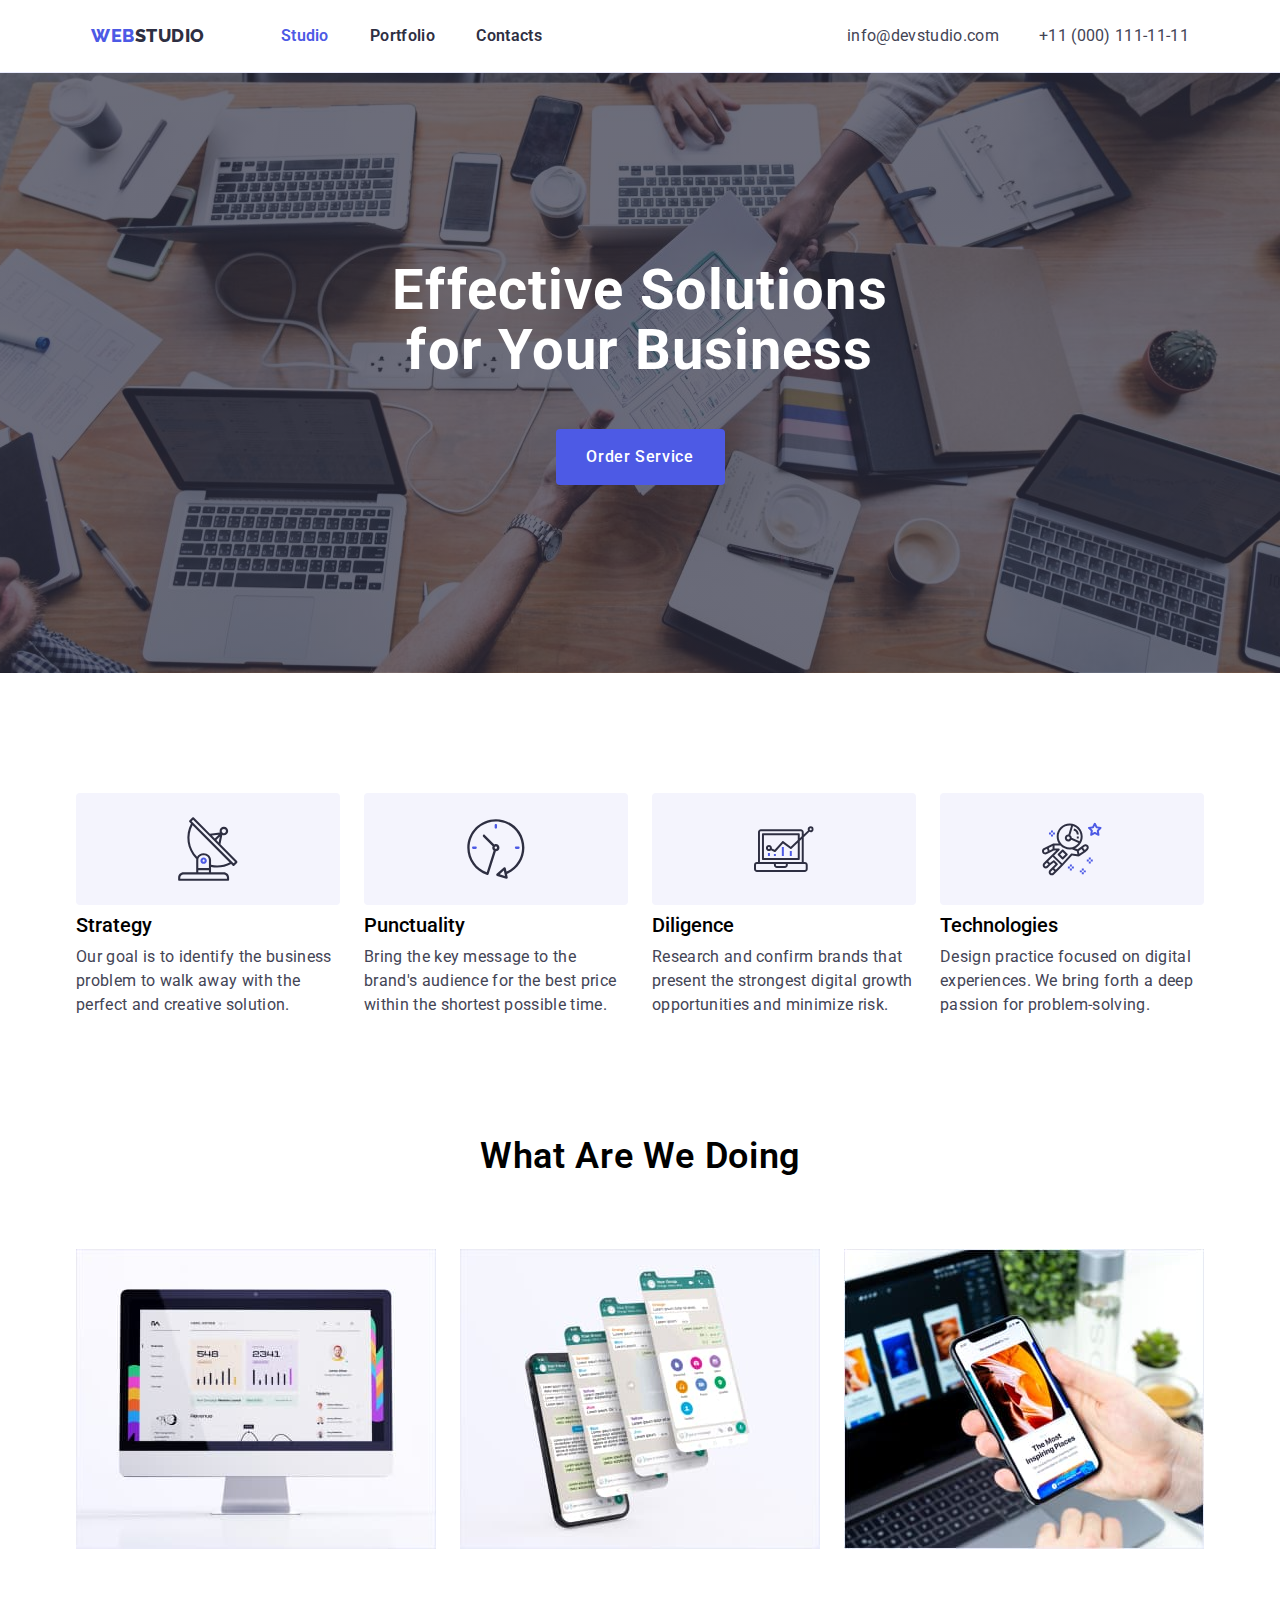
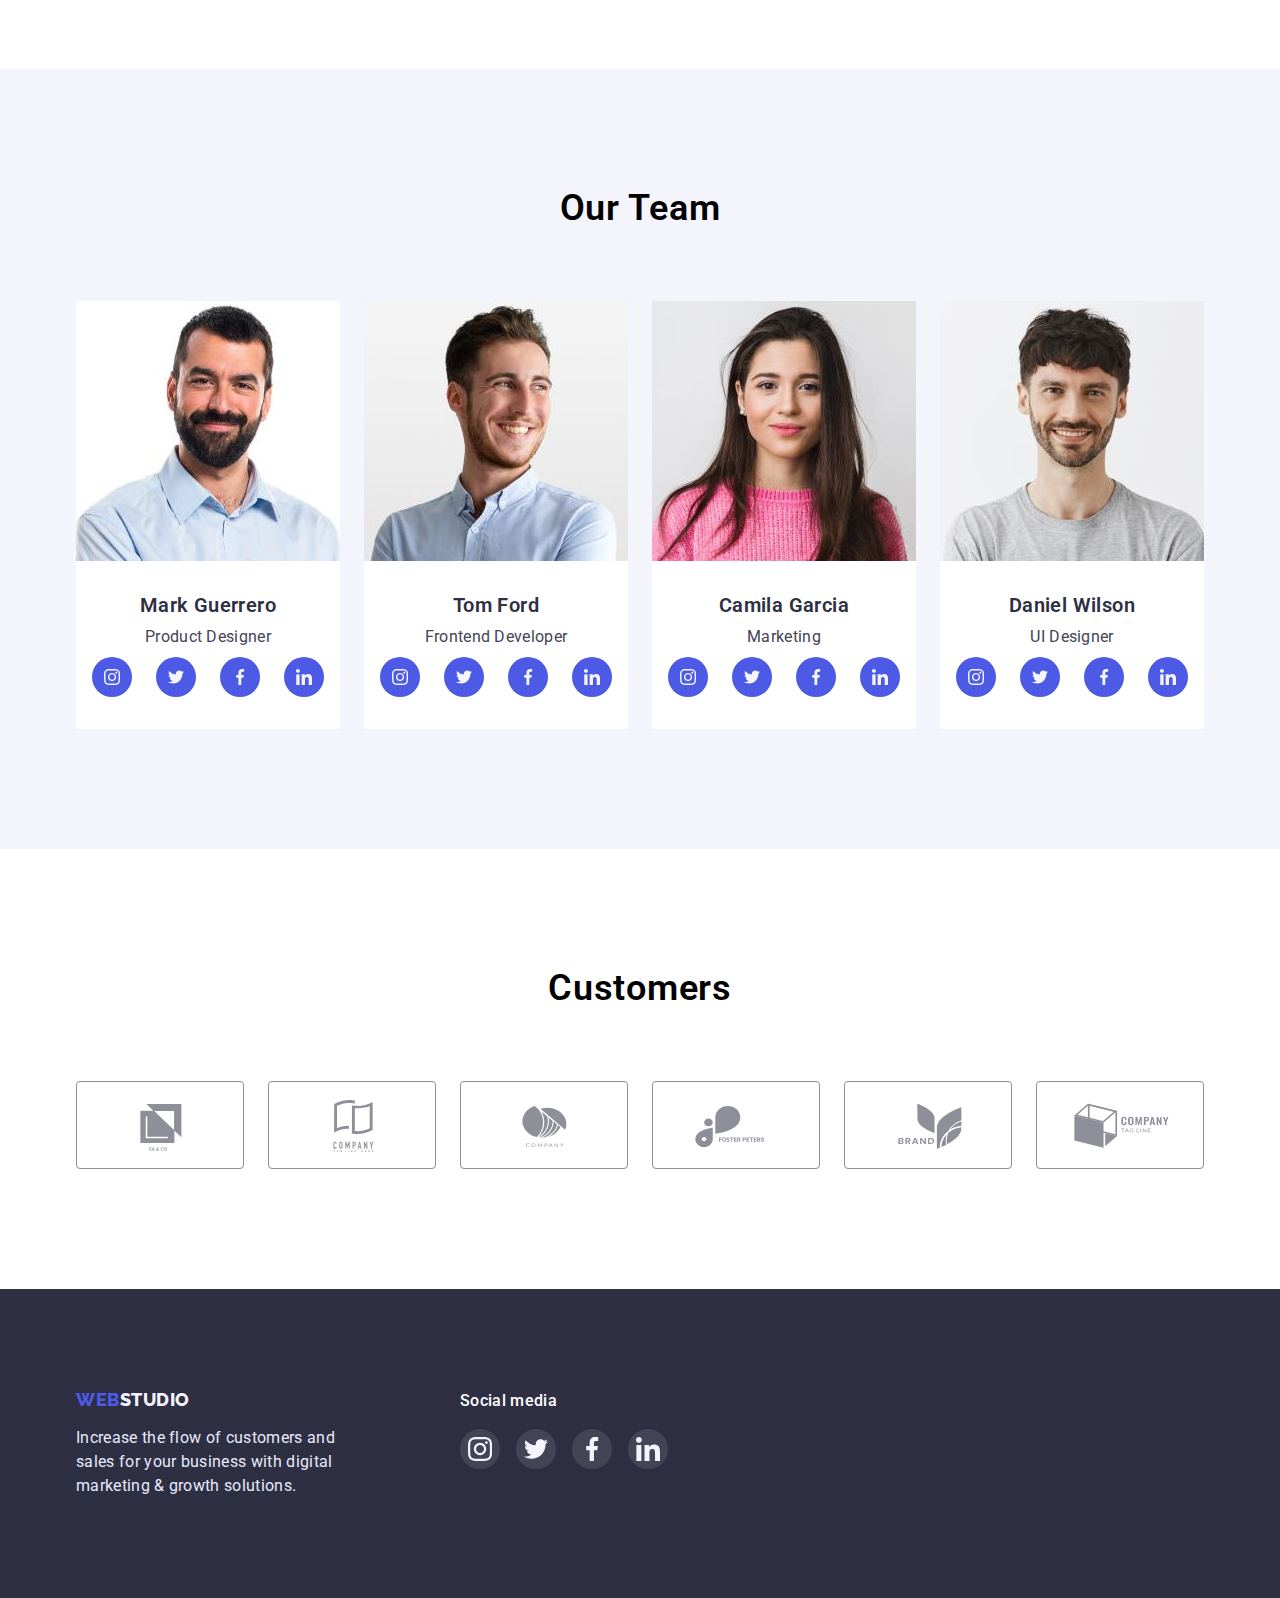
==== index.html @ e55f162a "Initial commit" ====
<!DOCTYPE html>
<html lang="en">
<head>
    <meta charset="UTF-8">
    <meta http-equiv="X-UA-Compatible" content="IE=edge">
    <meta name="viewport" content="width=device-width, initial-scale=1.0">
    <link rel="preconnect" href="https://fonts.googleapis.com">
    <link rel="preconnect" href="https://fonts.gstatic.com" crossorigin>
    <link href="https://fonts.googleapis.com/css2?family=Raleway:wght@800&family=Roboto:wght@400;500;700;900&display=swap" rel="stylesheet">
    <link rel="stylesheet" href="https://github.com/sindresorhus/modern-normalize/blob/main/modern-normalize.css">
    <link rel="stylesheet" href="./css/styles.css">
    
    <title>WEB STUDIO</title>
</head>

<body>
    <header class="header">
        <div class="header-cont">
            <nav class="nav">
        
        <!-- Logo -->
            <a class="logo-link" href="./index.html">Web<span class="studio">Studio</span></a>
            
        <!-- Навигация -->
                <ul class="nav-li">
                    <li><a class="header-link current" href="./index.html">Studio</a></li>
                    <li><a class="header-link" href="./portfolio.html">Portfolio</a></li>
                    <li><a class="header-link last" href="">Contacts</a></li>
                </ul> 
            </nav>
            
        <!-- Контакты -->
            <address>
                <ul class="address">
                    <li><a class="address-link mail" href="mailto:info@devstudio.com">info@devstudio.com</a></li>
                    <li><a class="address-link tel" href="tel:+110001111111">+11 (000) 111-11-11</a></li>
                </ul>
            </address>
        </div>
    </header>
        
    <main>

        <!-- Заголовок -->
        <section class="section-order-service section">
            <div class="container">
                <h1 class="order-titel">Effective Solutions <br/> for Your Business</h1>    
                <button type="button" class="button-order">Order Service</button>
            </div>
        </section>
    
        <!-- Описание -->
        <section class="features section">
            <div class="container">
                <h2 class="section-titel hidden">Features</h2>
                <ul class="features-li">
                    <li class="f-li">
                        <div class="icon-li">
                            <svg class="icon-features">
                                <use href="./images/icons.svg#icon-1-antenna"></use>
                            </svg>
                        </div>
                        <h3 class="f-li-titel">Strategy</h3>
                        <p class="text">Our goal is to identify the business problem to walk away with the perfect and creative solution. </p>
                    </li>
                    <li class="f-li">
                        <div class="icon-li">
                            <svg class="icon-features">
                                <use href="./images/icons.svg#icon-2-clock"></use>
                            </svg>
                        </div>
                        <h3 class="f-li-titel">Punctuality</h3>
                        <p class="text">Bring the key message to the brand's audience for the best price within the shortest possible time.</p>
                    </li>
                    <li class="f-li">
                        <div class="icon-li">
                            <svg class="icon-features">
                                <use href="./images/icons.svg#icon-3-diagram"></use>
                            </svg>
                        </div>
                        <h3 class="f-li-titel">Diligence</h3>
                        <p class="text">Research and confirm brands that present the strongest digital growth opportunities and minimize risk.</p>
                    </li>
                    <li class="f-li">
                        <div class="icon-li">
                            <svg class="icon-features">
                                <use href="./images/icons.svg#icon-4-astronaut"></use>
                            </svg>
                        </div>
                        <h3 class="f-li-titel">Technologies</h3>
                        <p class="text">Design practice focused on digital experiences. We bring forth a deep passion for problem-solving.</p>
                    </li>
                </ul>
            </div>
        </section>

        <!-- Описание
        <section class="features section">
            <div class="container">
                <h2 class="section-titel hidden">Features</h2>
                <ul class="features-icon">
                    <li class="icon-li">
                        <svg class="icon-features">
                            <use href="./images/icons.svg#icon-1-antenna"></use>
                        </svg>
                    </li>
                    <li class="icon-li">
                        <svg class="icon-features">
                            <use href="./images/icons.svg#icon-2-clock"></use>
                        </svg>
                    </li>
                    <li class="icon-li">
                        <svg class="icon-features">
                            <use href="./images/icons.svg#icon-3-diagram"></use>
                        </svg>
                    </li>
                    <li class="icon-li">
                        <svg class="icon-features">
                            <use href="./images/icons.svg#icon-4-astronaut"></use>
                        </svg>
                    </li>
                </ul>
                <ul class="features-li">
                    <li class="f-li">
                        <h3 class="f-li-titel">Strategy</h3>
                        <p class="text">Our goal is to identify the business problem to walk away with the perfect and creative solution. </p>
                    </li>
                    <li class="f-li"><h3 class="f-li-titel">Punctuality</h3>
                        <p class="text">Bring the key message to the brand's audience for the best price within the shortest possible time.</p>
                    </li>
                    <li class="f-li"><h3 class="f-li-titel">Diligence</h3>
                        <p class="text">Research and confirm brands that present the strongest digital growth opportunities and minimize risk.</p>
                    </li>
                    <li class="f-li"><h3 class="f-li-titel">Technologies</h3>
                        <p class="text">Design practice focused on digital experiences. We bring forth a deep passion for problem-solving.</p>
                    </li>
                </ul>
            </div>
        </section>
    -->
        
        <!-- Чем мы занимаемся -->
        <section class="what-are-we-doing section">
            <div class="container">
                <h2 class="section-titel">What are we doing</h2>
                <ul class="what-are-we-doing-links">
                    <li class="what-li"><img src="./images/rectangle1.jpg" alt="Laptop" width="360" height="300"></li>
                    <li class="what-li"><img src="./images/rectangle2.jpg" alt="Whatsapp" width="360" height="300"></li>
                    <li class="what-li"><img src="./images/rectangle3.jpg" alt="Device" width="360" height="300"></li>
                </ul>
            </div>
        </section>

        <!-- Наша команда -->
        <section class="our-team section">
            <div class="container">
                <h2 class="section-titel">Our Team</h2>
                <ul class="our-team-links">
                    <li class="our-team-li">
                        <!--<a class="our-team-link" href="#">-->
                            <img src="./images/team01.jpg" alt="Our Product Designer" width="264" height="260">
                            <div class="our-team-text">
                                <h3 class="our-team-name">Mark Guerrero</h3>
                                <p class="text">Product Designer</p>
                                <ul class="sozial-list">
                                    <li class="sozial-item">
                                        <a class="sozial-link" href="#">
                                            <svg class="sozial-icon">
                                                <use href="./images/icons.svg#sozial-instagram"></use>
                                            </svg>
                                        </a>
                                    </li>
                                    <li class="sozial-item">
                                        <a class="sozial-link" href="#">
                                            <svg class="sozial-icon">
                                                <use href="./images/icons.svg#sozial-twitter"></use>
                                            </svg>
                                        </a>
                                    </li>
                                    <li class="sozial-item">
                                        <a class="sozial-link" href="#">
                                            <svg class="sozial-icon">
                                                <use href="./images/icons.svg#sozial-facebook"></use>
                                            </svg>
                                        </a>
                                    </li>
                                    <li class="sozial-item">
                                        <a class="sozial-link" href="#">
                                            <svg class="sozial-icon">
                                                <use href="./images/icons.svg#sozial-linkedin"></use>
                                            </svg>
                                        </a>
                                    </li>
                                </ul>
                        </div>
                        <!--</a>-->
                    </li>
                    <li class="our-team-li">
                        <img src="./images/team02.jpg" alt="Our Frontend Developer" width="264" height="260">
                            <div class="our-team-text">
                                <h3 class="our-team-name">Tom Ford</h3>
                                <p class="text">Frontend Developer</p>
                                <ul class="sozial-list">
                                    <li class="sozial-item">
                                        <a class="sozial-link" href="#">
                                            <svg class="sozial-icon">
                                                <use href="./images/icons.svg#sozial-instagram"></use>
                                            </svg>
                                        </a>
                                    </li>
                                    <li class="sozial-item">
                                        <a class="sozial-link" href="#">
                                            <svg class="sozial-icon">
                                                <use href="./images/icons.svg#sozial-twitter"></use>
                                            </svg>
                                        </a>
                                    </li>
                                    <li class="sozial-item">
                                        <a class="sozial-link" href="#">
                                            <svg class="sozial-icon">
                                                <use href="./images/icons.svg#sozial-facebook"></use>
                                            </svg>
                                        </a>
                                    </li>
                                    <li class="sozial-item">
                                        <a class="sozial-link" href="#">
                                            <svg class="sozial-icon">
                                                <use href="./images/icons.svg#sozial-linkedin"></use>
                                            </svg>
                                        </a>
                                    </li>
                                </ul>
                            </div>
                    </li>
                    <li class="our-team-li">
                            <img src="./images/team03.jpg" alt="Our Marketing" width="264" height="260">
                            <div class="our-team-text">
                                <h3 class="our-team-name">Camila Garcia</h3>
                                <p class="text">Marketing</p> 
                                <ul class="sozial-list">
                                    <li class="sozial-item">
                                        <a class="sozial-link" href="#">
                                            <svg class="sozial-icon">
                                                <use href="./images/icons.svg#sozial-instagram"></use>
                                            </svg>
                                        </a>
                                    </li>
                                    <li class="sozial-item">
                                        <a class="sozial-link" href="#">
                                            <svg class="sozial-icon">
                                                <use href="./images/icons.svg#sozial-twitter"></use>
                                            </svg>
                                        </a>
                                    </li>
                                    <li class="sozial-item">
                                        <a class="sozial-link" href="#">
                                            <svg class="sozial-icon">
                                                <use href="./images/icons.svg#sozial-facebook"></use>
                                            </svg>
                                        </a>
                                    </li>
                                    <li class="sozial-item">
                                        <a class="sozial-link" href="#">
                                            <svg class="sozial-icon">
                                                <use href="./images/icons.svg#sozial-linkedin"></use>
                                            </svg>
                                        </a>
                                    </li>
                                </ul>
                            </div>
                    </li>
                    <li class="our-team-li">
                            <img src="./images/team04.jpg" alt="Our UI Designer" width="264" height="260">
                            <div class="our-team-text">
                                <h3 class="our-team-name">Daniel Wilson</h3>
                                <p class="text">UI Designer</p>
                                <ul class="sozial-list">
                                    <li class="sozial-item">
                                        <a class="sozial-link" href="#">
                                            <svg class="sozial-icon">
                                                <use href="./images/icons.svg#sozial-instagram"></use>
                                            </svg>
                                        </a>
                                    </li>
                                    <li class="sozial-item">
                                        <a class="sozial-link" href="#">
                                            <svg class="sozial-icon">
                                                <use href="./images/icons.svg#sozial-twitter"></use>
                                            </svg>
                                        </a>
                                    </li>
                                    <li class="sozial-item">
                                        <a class="sozial-link" href="#">
                                            <svg class="sozial-icon">
                                                <use href="./images/icons.svg#sozial-facebook"></use>
                                            </svg>
                                        </a>
                                    </li>
                                    <li class="sozial-item">
                                        <a class="sozial-link" href="#">
                                            <svg class="sozial-icon">
                                                <use href="./images/icons.svg#sozial-linkedin"></use>
                                            </svg>
                                        </a>
                                    </li>
                                </ul>
                            </div> 
                    </li>
                </ul>
            </section>
        </div>

        <!-- Customers -->
        <section class="customers section">
            <div class="container">
                <h2 class="section-titel">Customers</h2>
                <ul class="customers-ul">
                    <li class="customers-li">
                        <a class="customers-link" href="#">
                            <svg class="customers-icon">
                                <use href="./images/icons.svg#customers-logo1"></use>
                            </svg>
                        </a>
                    </li>
                    <li class="customers-li">
                        <a class="customers-link" href="#">
                            <svg class="customers-icon">
                                <use href="./images/icons.svg#customers-logo2"></use>
                            </svg>
                        </a>
                    </li>
                    <li class="customers-li">
                        <a class="customers-link" href="#">
                            <svg class="customers-icon">
                                <use href="./images/icons.svg#customers-logo3"></use>
                            </svg>
                        </a>
                    </li>
                    <li class="customers-li">
                        <a class="customers-link" href="#">
                            <svg class="customers-icon">
                                <use href="./images/icons.svg#customers-logo4"></use>
                            </svg>
                        </a>
                    </li>
                    <li class="customers-li">
                        <a class="customers-link" href="#">
                            <svg class="customers-icon">
                                <use href="./images/icons.svg#customers-logo5"></use>
                            </svg>
                        </a>
                    </li>
                    <li class="customers-li">
                        <a class="customers-link" href="#">
                            <svg class="customers-icon">
                                <use href="./images/icons.svg#customers-logo6"></use>
                            </svg>
                        </a>
                    </li>
                </ul>
            </div>
        </section>
    </main>

    <footer class="footer">
        <div class="container">
            <ul class="foot-ul">
                <li class="foot-li one">
                    <!-- Logo --> 
                    <a class="logo-link" href="./index.html">Web<span class="studio">Studio</span></a>
                    <p class="text">Increase the flow of customers and sales for your business with digital marketing & growth solutions.</p>
                </li>
                <li class="foot-li two">
                    <div class="social-media">
                    <h3 class="soc-media-titel">Social media</h3>
                    <ul class="foot-social-list">
                        <li class="foot-social-item">
                            <a class="foot-social-link" href="#">
                                <svg class="foot-social-icon">
                                    <use href="./images/icons.svg#sozial-instagram"></use>
                                </svg>
                            </a>
                        </li>
                        <li class="foot-social-item">
                            <a class="foot-social-link" href="#">
                                <svg class="foot-social-icon">
                                    <use href="./images/icons.svg#sozial-twitter"></use>
                                </svg>
                            </a>
                        </li>
                        <li class="foot-social-item">
                            <a class="foot-social-link" href="#">
                                <svg class="foot-social-icon">
                                    <use href="./images/icons.svg#sozial-facebook"></use>
                                </svg>
                            </a>
                        </li>
                        <li class="foot-social-item">
                            <a class="foot-social-link" href="#">
                                <svg class="foot-social-icon">
                                    <use href="./images/icons.svg#sozial-linkedin"></use>
                                </svg>
                            </a>
                        </li>
                    </ul>
                </li>
            </ul>
        </div>
    </footer>
</body>

</html>
---- css/styles.css ----
:root {
    /* для CTAs, Focused, Active states, Links, nav-click */
    --primary-brand-color: #4D5AE5;
    /* для Overlays, Shadows, Headings, nav-default*/
    --dark-color: #2E2F42;
    /* для Valid fields, Success messages */
    --success-color: #31D0AA;
    /* для Body text, nav-hover */
    --text-color: #434455;
    /* для Helper text, Deemphasized text */
    --subtle-text-color: #8E8F99;
    /* для Accent color, Hairlines, Subtle backgrounds*/
    --accent-color: #E7E9FC;
    /* для Light mode backgrounds, Light mode Dialogs/alerts*/
    --light-color: #F4F4FD;

    /*NAV-LINKS*/
    /* для nav-default*/
    --nav-defauit: #2E2F42;
    /* для nav-hover*/
    --nav-hover: #434455;
    /* для nav-click*/
    --nav-click: #4D5AE5;

    /*BUTTONS*/
    /* для button--order-default*/
    --button-order-defauit: #4D5AE5;
    /* для button--order-hover*/
    --button-order-hover: #404BBF;
    /* для button--order-click*/
    --button-order-click: #404BBF;

    /*background-color-body*/
    --background-color: #ffffff
}

*,
*::before,
*::after {
    margin: 0;
    padding: 0;
    box-sizing: border-box;
}


body { 
    font-family: Roboto, sans-serif;
    background-color: var(--background-color);
    margin: 0 auto;
}

.container {
    max-width: 1158px;
    padding: 0 15px; 
    margin: 0 auto;
}

.section {
    padding-top: 120px;
    padding-bottom: 120px;
}

img {
    display: block; max-width: 100%; height: auto
}
                                             /*header*/

.header-cont {
    display: flex;
    max-width: 1128px;
    padding: 0 15px; 
    justify-content: space-between;
    align-items: center;
    margin: 0 auto;
}

.header {
    border-bottom: 1px solid var(--accent-color);
}

/*LOGO*/                

.logo-link {
    display: flex;
    text-align: left;
    font-family: 'Raleway', sans-serif;
    font-weight: 800;
    font-size: 18px;
    line-height: 1.33;
    letter-spacing: 0.03em;
    text-transform: uppercase;
    color: var(--primary-brand-color);
    text-decoration: none;
    margin-right: 76px;
    justify-items: center;
    align-items: center;
}

.studio {
    color: var(--dark-color);
}

/*NAV*/

.nav {
    display: flex;
    justify-content: space-between;    
}

.nav-li {
    display: flex;
    width: 261px;
    justify-content: space-between;
    list-style-type: none;
}

.nav-li .header-link.current {
    color: var(--nav-click);
}

.header-link {
    display: block;
    font-weight: 600;
    font-size: 16px;
    line-height: 1.5;        
    letter-spacing: 0.02em;
    color: var(--nav-defauit);
    text-decoration: none;
    text-align: center;
    justify-content: center;
    padding: 24px 0;
}

.header-link:hover,
.header-link:focus {
    color: var(--nav-click);
}

.header-link:active {
    color: var(--nav-click);
}

/*ADDRESS*/

.address {
    display: flex;
    list-style-type: none;
    justify-content: space-between;
    gap: 40px;
}


.address-link {
    font-style: normal;
    font-weight: 400;
    font-size: 16px;
    line-height: 1.5;        
    letter-spacing: 0.02em;
    color: var(--text-color);
    text-decoration: none;
    padding: 24px 0;

}

.address-link:hover,
.address-link:focus {
    color: var(--primary-brand-color);

}

                                        /*main*/

                          /* --- для скрытия заголовков --- */
.hidden {
    position: absolute;
    white-space: nowrap;
    width: 1px;
    height: 1px;
    overflow: hidden;
    border: 0;
    padding: 0;
    clip: rect(0 0 0 0);
    clip-path: inset(50%);
    margin: -1px;
}


/*section order-service*/
.section-order-service {
    
}

.section-order-service.section {
    padding-top: 188px;
    padding-bottom: 188px;
    text-align: center;
    background-image: linear-gradient(rgba(46, 47, 66, 0.7), rgba(46, 47, 66, 0.7)), url(../images/people-office-1.jpg);
    background-position: center;
    background-repeat: no-repeat;
    background-size: 1440px 600px
}

.order-titel {   
    font-size: 56px;
    line-height: 1.07;
    text-align: center;
    letter-spacing: 0.02em;
    color: var(--background-color);
    padding: 188px auto 292px;
}

.button-order {
    font-family: 'Roboto', sans-serif;
    font-weight: 500;
    font-size: 16px;
    line-height: 1.5;
    background-color: var(--button-order-defauit);
    cursor: pointer;
    border: none;
    border-radius: 4px;
    text-align: center;
    letter-spacing: 0.04em;
    color: var(--background-color);
    align-items: center;
    width: 169px;
    height: 56px;
    margin-top: 48px
}
 
.button-order:hover {
    background-color: var(--button-order-click);
}

/*.button-order:active {
    background-color: var(--button-order-click);
    box-shadow: 0px 4px 4px rgba(0, 0, 0, 0.15);
    border-radius: 4px;
}*/


/*sections*/
.section-titel {
    font-weight: 600;
    font-size: 36px;
    line-height: 1.11;
    text-align: center;
    letter-spacing: 0.02em;
    text-transform: capitalize
}

.features {
    padding-bottom: 0;
}

.features-li {
    display: flex;
    gap: 24px;

}   

.f-li-titel {
    margin-bottom: 8px;
    font-weight: 500;
    font-size: 20px;
    line-height: 1.2
}

.features-icon {
    display: flex;
    list-style: none;
    height: 112px;
    margin-bottom: 8px;
    gap: 24px
    /*flex-basis: calc((100% - 72px) /3);*/
}

.icon-li {
    display: flex; 
    align-items: center;
    justify-content: center;
    height: 112px;
    background: var(--light-color);
    border-radius: 4px;
    margin-bottom: 8px;
}

.icon-features {
    width: 59.72px;
    height: 64px;
    fill: var(--light-color);
}

.what-are-we-doing-links,
.our-team-links {
    display: flex;
    justify-content: center;
    gap: 24px;
}

.what-are-we-doing-links,
.our-team-links,
.portfolio-links {
    margin-top: 72px;
}

.features-li,
.what-are-we-doing-links, 
.css-portfolio {
    list-style-type: none;
    text-decoration-line: none;
    background-color: var(--background-color);
}

.f-li {
    flex-basis: calc((100% - 72px) / 3);
}

.our-team-links {
    list-style-type: none;
    display: flex
}

.our-team-li {
    background-color: var(--background-color);
    width: 264px;
}

.our-team-link {
    text-decoration: none;
    display: block;
}

.our-team-text,
.portfolio-text {
    padding: 32px 16px;
}

.our-team-name {
    font-weight: 600;
    font-size: 20px;
    line-height: 1.2;
    letter-spacing: 0.02em;
    color: var(--dark-color);
    text-decoration: none;
    list-style-type: none;
    flex: none;
    order: 0;
    flex-grow: 0;
    text-align: center;
}
 
.our-team-li .text {
    margin-top: 8px;
}
 
.our-team {
    background-color: var(--light-color);
}

.our-team .text {
    text-align: center;
}

/* Sozials */
.sozial-list {
    display: flex;
    /*gap: 24px;*/
    justify-content: space-between;
    margin-top: 8px;
    list-style-type: none;
}

.sozial-item {
    width: 40px;
    height: 40px;
}

.sozial-link {
    display: flex;
    align-items: center;
    justify-content: center;
    width: 100%;
    height: 100%;
    background-color: var(--primary-brand-color);
    border-radius: 50%;
}

.sozial-link:hover,
.sozial-link:focus {
    background: var(--button-order-hover);
}
.sozial-icon {
    width: 16px;
    height: 16px;
    fill: var(--light-color);
}


/*для всех тегов <p>, кроме белого в футере*/
.features .text,
.our-team .text, 
.portfolio-link .text {
    font-size: 16px;
    line-height: 1.5;
    letter-spacing: 0.02em;
    color: var(--text-color);
}

.Customers.section {
    padding-top: 130px;
}

.customers-ul {
    display: flex;
    justify-content: space-between;
    margin-top: 72px;
}

.customers-li {
    list-style: none;
    width: calc((100% - 120px) / 6);
    /*width: 168px;*/
    height: 88px;
}

.customers-link {
    display: flex;
    align-items: center;
    justify-content: center;
    width: 100%;
    height: 100%;
    box-sizing: border-box;
    border: 1px solid var(--subtle-text-color);
    border-radius: 4px;
    color: var(--subtle-text-color);
}

.customers-link:hover {
    border: 1px solid var(--button-order-hover);
}

.customers-icon {
    width: 104px;
    height: 56px;
    fill: currentColor;
    /*fill: var(--subtle-text-color);*/
}

/*
.customers-ul:hover,
.customers-li:hover,
.customers-icon:hover,*/
.customers-link:hover {
    color: var(--button-order-hover)
}


                         /*css для страницы portfolio.html*/

/*.filter-buttons*/
.filter-button {
    padding: 12px 24px;
    background: var(--light-color);
    border: 1px solid var(--accent-color);
    border-radius: 4px;
    order: 1;
    font-weight: 600;
    font-size: 16px;
    line-height: 1.5;
    text-align: center;
    letter-spacing: 0.04em;
    cursor: pointer;
    color: var(--button-order-defauit);
}
    
.filter-button:hover {
    background-color: var(--button-order-hover);
    color: var(--background-color);
}
                        
.filter-button:focus {
    background-color: var(--button-order-hover);
    color: var(--background-color);
}

.filter-button.current {
    background-color: var(--button-order-hover);
    color: var(--background-color);
}

.portfolio-filter {
    text-decoration-line: none;
    list-style-type: none;
    display: flex;
    justify-content: center;
    gap: 24px;
    margin-block-end: 0;
}

/* portfolio */
.portfolio-li {
    width: calc((100% - 48px) / 3);
}

.portfolio-links {
    list-style-type: none;
    display: flex;
    flex-wrap: wrap;
    row-gap: 48px;
    column-gap: 24px; 
}

.portfolio-link {
    border: 1px solid #E7E9FC;
}

.portfolio-link .text {
    margin-top: 8px;
}

.our-team-li,
.portfolio-link {
    text-decoration: none;
    display: block;
}

.portfolio-link:hover,
.portfolio-link:focus,
.portfolio-filter:active {
    box-shadow: 0px 1px 6px rgba(46, 47, 66, 0.08), 0px 1px 1px rgba(46, 47, 66, 0.16), 0px 2px 1px rgba(46, 47, 66, 0.08);
}

/*только для заголовков h2 со страницы portfolio.html*/
.portfolio-card-titel {
    font-weight: 600;
    font-size: 20px;
    line-height: 1.2;
    letter-spacing: 0.02em;
    color: var(--dark-color);
}   

.portfolio-photo {
    padding-top: 96px;
}

                                            /*footer*/
.footer {
    background-color: var(--dark-color);
    padding-top: 100px;
    padding-bottom: 100px;
    margin-left: auto;
    margin-right: auto;
}

/*.foot-logo {
    width: 264px;
    margin-right: 120px;
}*/

.footer .logo-link {
    display: block;
    font-family: 'Raleway', sans-serif;
    font-weight: 800;
    font-size: 18px;
    line-height: 1.17;
    letter-spacing: 0.03em;
}

.footer .studio {
    color: var(--light-color);
    line-height: 1.17;
}
                         
.footer .text {
    display: block;
    /*max-width: 264px;*/
    font-weight: 400;
    font-size: 16px;
    line-height: 24px;
    letter-spacing: 0.02em;
    color: var(--accent-color);
    margin-top: 16px;
}

.foot-ul {
    display: flex;
    justify-content:flex-start ;
}

.foot-li {
    list-style: none;
}

.foot-li.one {
    width: 264px;
}

.foot-li.two {
    width: 208px;
    margin-left: 120px;
}

.foot-social-link:hover {
    background: var(--success-color);
}
/*
.social-media {
    margin-left: 120px;
    margin-top: 100px;
    width: 208px;
    height: 80px;
}*/

.soc-media-titel {
    font-weight: 500;
    font-size: 16px;
    line-height: 1.5;
    letter-spacing: 0.02em;
    color: var(--background-color);
    margin-bottom: 16px;
}

/* Sozials */
.foot-social-list {
    display: flex;
    flex-direction: row;
    /*gap: 24px;*/
    justify-content: space-between;
}

.foot-social-item {
    width: 40px;
    height: 40px;
    /*flex-basis: calc((100% - 3*16px) / 4);*/
    list-style: none;
}

.foot-social-link {
    display: flex;
    align-items: center;
    justify-content: center;
    width: 100%;
    height: 100%;
    background-color: rgba(255, 255, 255, 0.1);
    border-radius: 50%;
}

.foot-social-icon {
    width: 24px;
    height: 24px;
    fill: var(--light-color);
}
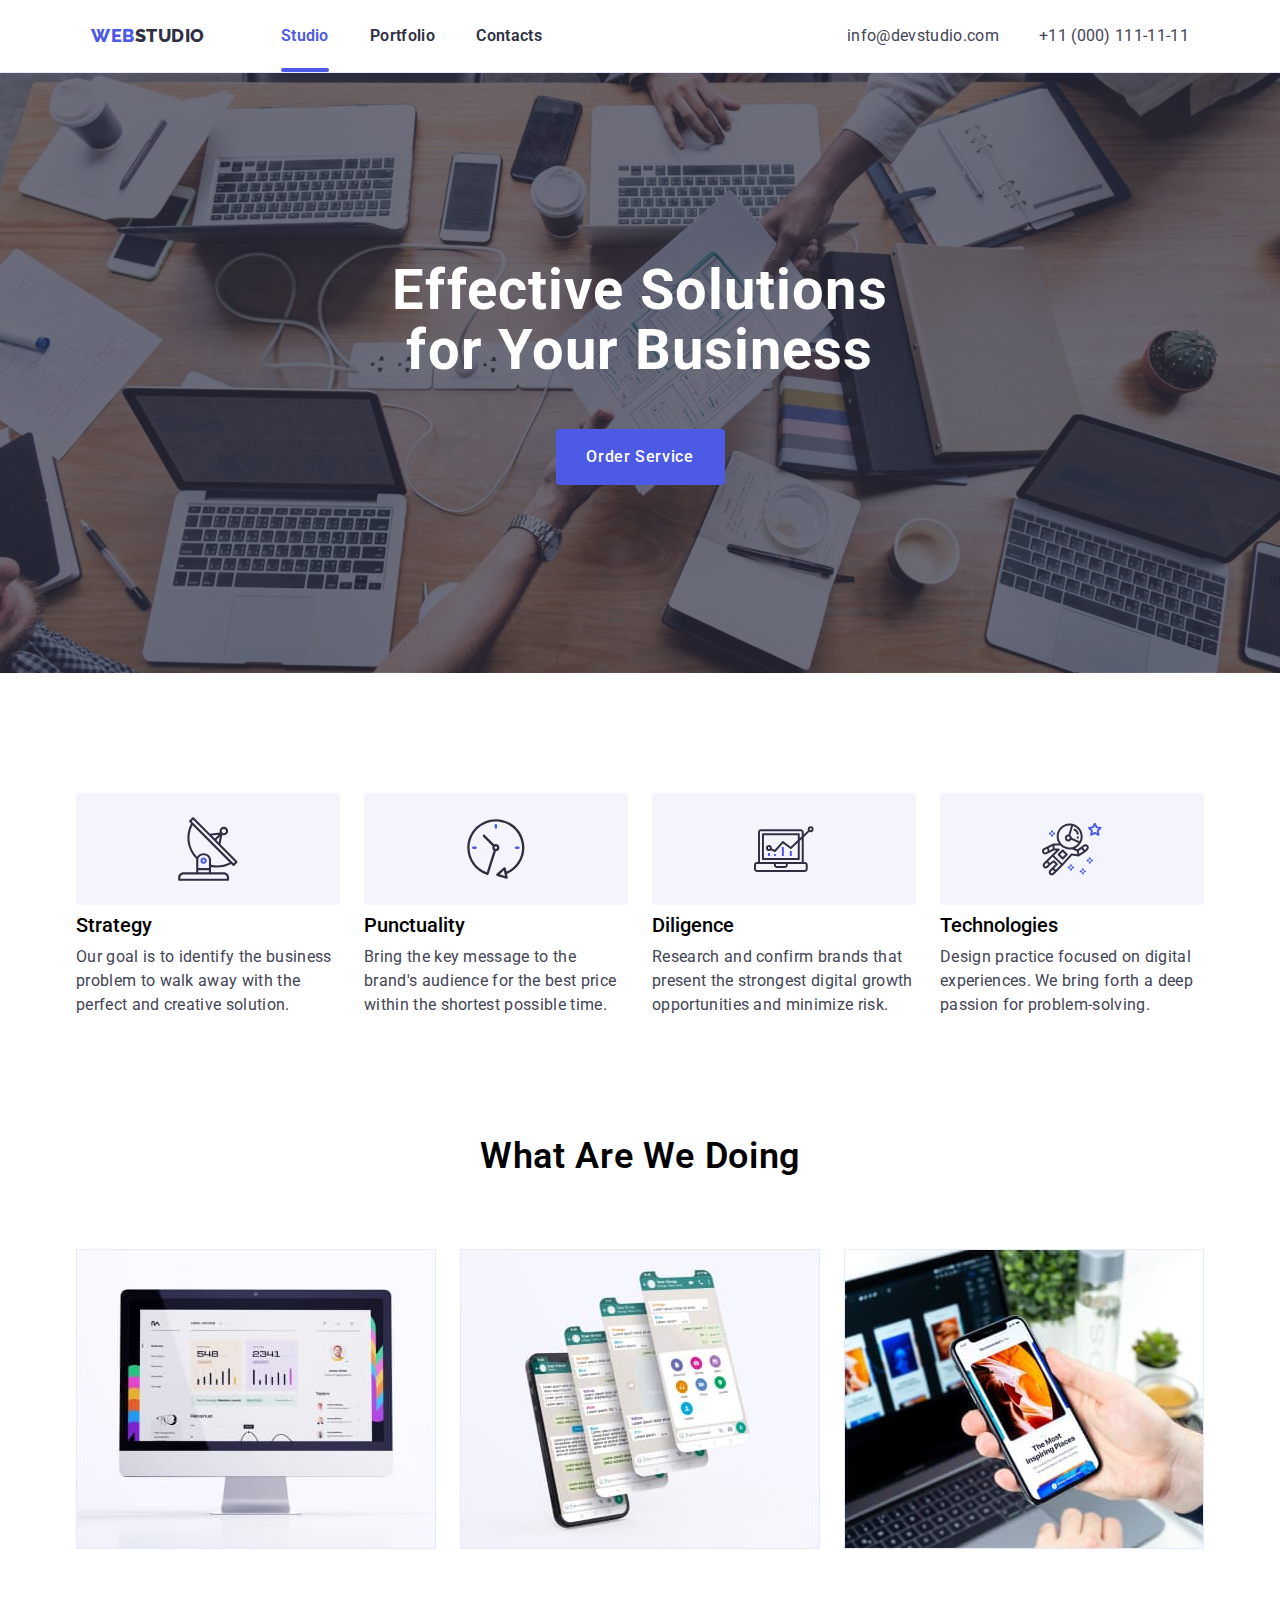
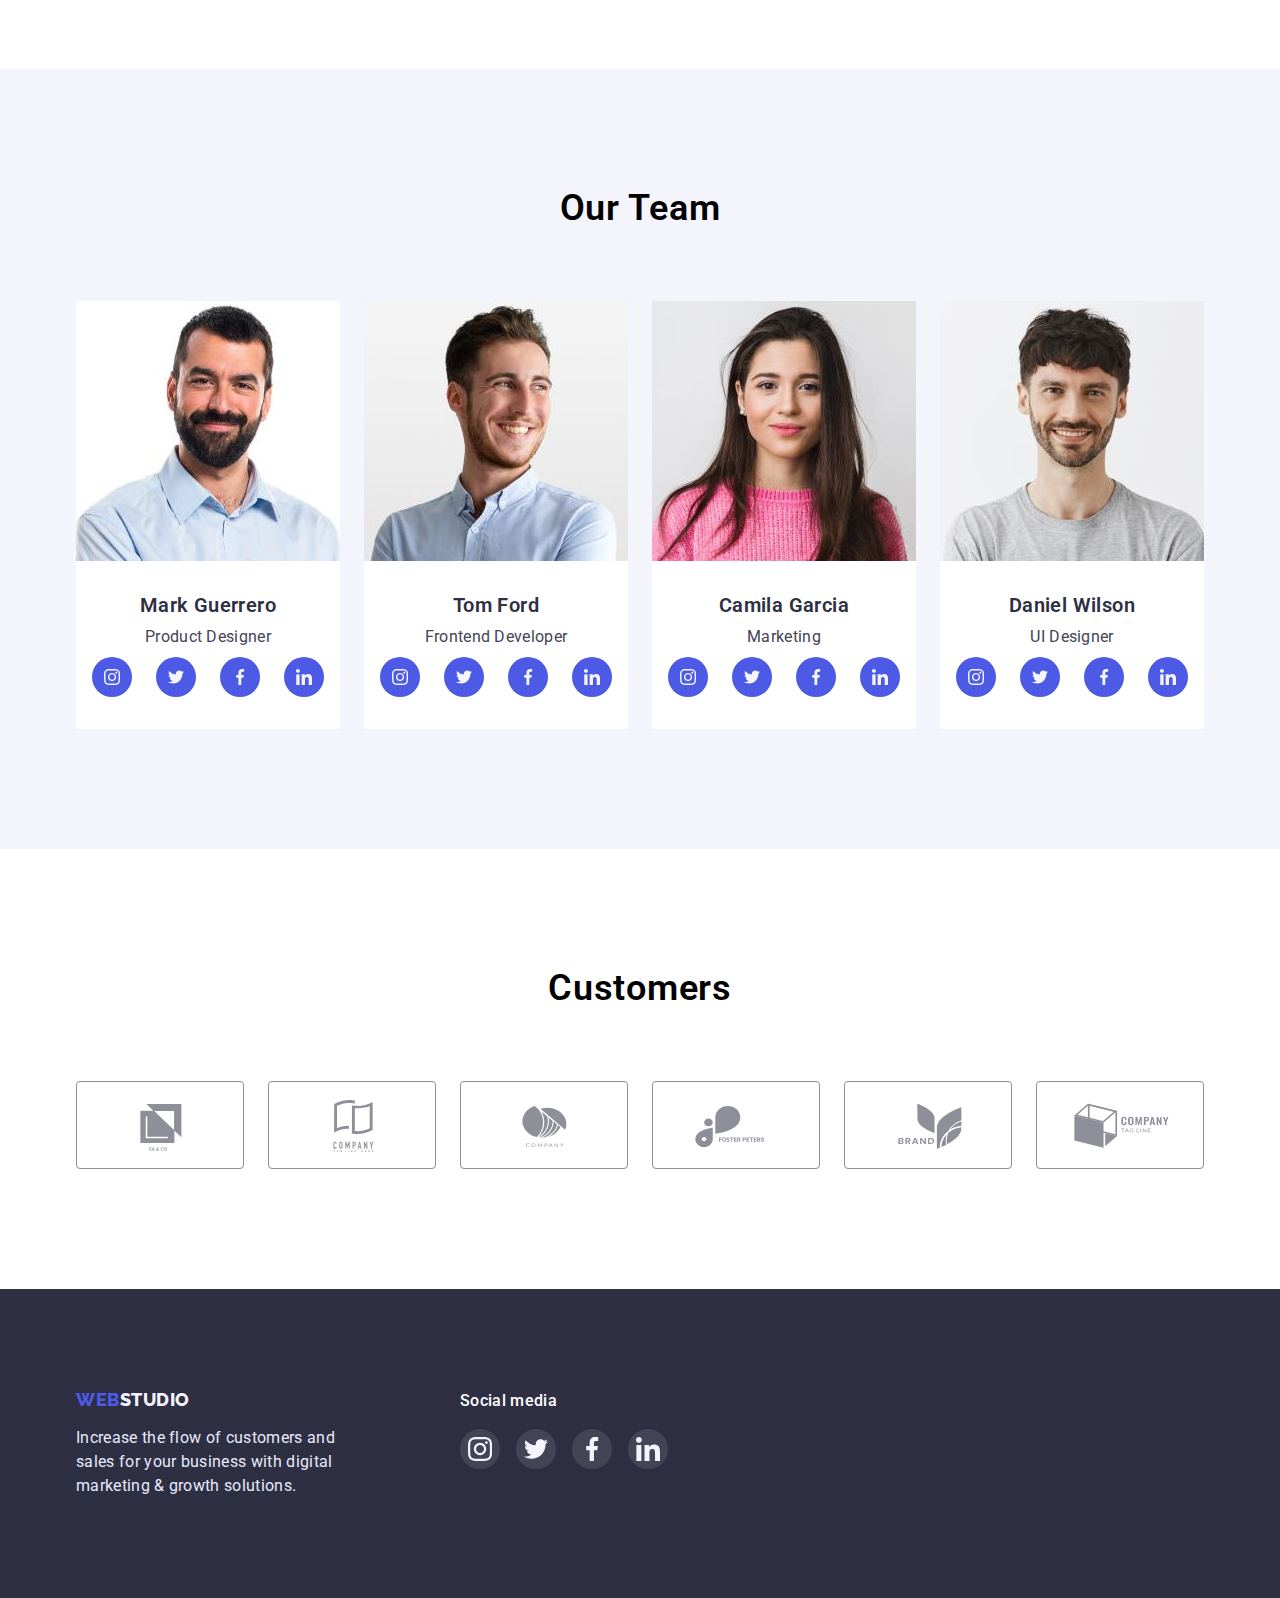
==== commit 42895283: "HW-5. На проверку № 1" ====
--- a/index.html
+++ b/index.html
@@ -45,7 +45,7 @@
         <section class="section-order-service section">
             <div class="container">
                 <h1 class="order-titel">Effective Solutions <br/> for Your Business</h1>    
-                <button type="button" class="button-order">Order Service</button>
+                <button type="button" class="button-order" data-modal-open>Order Service</button>
             </div>
         </section>
     
@@ -360,6 +360,21 @@
                 </ul>
             </div>
         </section>
+
+
+        <!-- HW-05, Модальное окно. Добавил с видеоинструкции 23.02.2023 -->
+
+        <div class="backdrop is-hidden" data-modal>
+            <div class="modal">
+                <button class="close" type="button" data-modal-close>
+                    <svg class="icon-close">
+                        <use href="./images/icons.svg#icon-close"></use>
+                    </svg>
+
+                </button>
+            </div>
+        </div>
+
     </main>
 
     <footer class="footer">
@@ -407,6 +422,9 @@
             </ul>
         </div>
     </footer>
+
+    <script src="./js/modal.js"></script>
+
 </body>
 
 </html>--- a/css/styles.css
+++ b/css/styles.css
@@ -76,6 +76,8 @@
 
 .header {
     border-bottom: 1px solid var(--accent-color);
+    /*position: fixed;
+    width: 100%;*/
 }
 
 /*LOGO*/                
@@ -129,6 +131,41 @@
     text-align: center;
     justify-content: center;
     padding: 24px 0;
+    transition-property: color, background-color;
+}
+
+                    /*Анимация на все ссылки*/
+
+.logo-link,
+.header-link,
+.current::after,
+.address-link,
+.button-order,
+.close,
+.sozial-link,
+.customers-link,
+.filter-button,
+.portfolio-link,
+.foot-social-link {
+    transition-duration: 250ms;
+    transition-timing-function: cubic-bezier(0.4, 0, 0.2, 1)
+}
+
+.current {
+    position: relative;
+}
+
+.current::after {
+    display: block;
+    content: "";
+    width: 100%;
+    height: 4px;
+    border-radius: 2px;
+    background-color: currentColor;
+    position: absolute;
+    left: 0;
+    bottom: 0;
+    transition-property: color, background-color;
 }
 
 .header-link:hover,
@@ -148,7 +185,6 @@
     justify-content: space-between;
     gap: 40px;
 }
-
 
 .address-link {
     font-style: normal;
@@ -159,13 +195,12 @@
     color: var(--text-color);
     text-decoration: none;
     padding: 24px 0;
-
+    transition-property: color;
 }
 
 .address-link:hover,
 .address-link:focus {
     color: var(--primary-brand-color);
-
 }
 
                                         /*main*/
@@ -197,7 +232,7 @@
     background-image: linear-gradient(rgba(46, 47, 66, 0.7), rgba(46, 47, 66, 0.7)), url(../images/people-office-1.jpg);
     background-position: center;
     background-repeat: no-repeat;
-    background-size: 1440px 600px
+    background-size: 1440px 600px;
 }
 
 .order-titel {   
@@ -224,7 +259,8 @@
     align-items: center;
     width: 169px;
     height: 56px;
-    margin-top: 48px
+    margin-top: 48px;
+    transition-property: background-color;
 }
  
 .button-order:hover {
@@ -236,6 +272,81 @@
     box-shadow: 0px 4px 4px rgba(0, 0, 0, 0.15);
     border-radius: 4px;
 }*/
+
+        /* Модальное окно */
+
+.backdrop.is-hidden {
+    visibility: hidden;
+    opacity: 0;
+    pointer-events: none;
+}
+
+.backdrop.is-hidden .modal {
+    transform: scale(0);
+}
+
+                        /* Modal bg */
+.backdrop {
+    position: fixed;
+    top: 0;
+    left: 0;
+    width: 100%;
+    height: 100%;
+    box-shadow: 0px 1px 1px rgba(0, 0, 0, 0.14), 0px 1px 3px rgba(0, 0, 0, 0.12), 0px 2px 1px rgba(0, 0, 0, 0.2);
+    border-radius: 4px;
+    transition: opasity 500ms, visibility 500ms, transform 500ms;
+    transform: scale(1);
+    background: rgba(46, 47, 66, 0.4);
+    visibility: visible
+}
+
+.modal {
+    position: relative;
+    overflow: auto;
+    width: 100%;
+    height: 100%;
+    max-width: 408px;
+    max-height: 576px;
+    background: #FCFCFC;
+    top: 50%;
+    left: 50%;
+    transform: translate(-50%, -50%);
+}
+
+.close {
+    position: absolute;
+    top: 24px;
+    right: 24px;
+    width: 24px;
+    height: 24px;
+    align-items: center;
+    justify-content: center;
+    background-color: var(--accent-color);
+    border: 1px solid rgba(0, 0, 0, 0.1);
+    border-radius: 50%;
+    transition-property: background-color, fill;
+    cursor: pointer;
+}
+
+.close:hover {
+    background-color: var(--button-order-hover);
+}
+
+.close:hover .icon-close {
+    background-color: var(--button-order-hover);
+    border: none;
+    fill: var(--background-color);
+}
+
+.icon-close {
+    width: 8px;
+    height: 8px;
+    fill: #000000;
+}
+
+.icon-close:hover {
+    fill: var(--background-color);
+}
 
 
 /*sections*/
@@ -255,7 +366,6 @@
 .features-li {
     display: flex;
     gap: 24px;
-
 }   
 
 .f-li-titel {
@@ -271,7 +381,7 @@
     height: 112px;
     margin-bottom: 8px;
     gap: 24px
-    /*flex-basis: calc((100% - 72px) /3);*/
+    /*flex-basis: calc((100% - 72px) / 3);*/
 }
 
 .icon-li {
@@ -419,7 +529,6 @@
 .customers-li {
     list-style: none;
     width: calc((100% - 120px) / 6);
-    /*width: 168px;*/
     height: 88px;
 }
 
@@ -433,27 +542,19 @@
     border: 1px solid var(--subtle-text-color);
     border-radius: 4px;
     color: var(--subtle-text-color);
+    transition-property: color, border-color;
 }
 
 .customers-link:hover {
-    border: 1px solid var(--button-order-hover);
+    border-color: 1px solid var(--button-order-hover);
+    color: var(--button-order-hover);
 }
 
 .customers-icon {
     width: 104px;
     height: 56px;
     fill: currentColor;
-    /*fill: var(--subtle-text-color);*/
-}
-
-/*
-.customers-ul:hover,
-.customers-li:hover,
-.customers-icon:hover,*/
-.customers-link:hover {
-    color: var(--button-order-hover)
-}
-
+}
 
                          /*css для страницы portfolio.html*/
 
@@ -471,11 +572,14 @@
     letter-spacing: 0.04em;
     cursor: pointer;
     color: var(--button-order-defauit);
+    transition-property: color, background-color, border, box-shadow;
 }
     
 .filter-button:hover {
     background-color: var(--button-order-hover);
     color: var(--background-color);
+    border: none;
+    box-shadow: 0px 3px 1px rgba(0, 0, 0, 0.1), 0px 2px 1px rgba(0, 0, 0, 0.08), 0px 2px 2px rgba(0, 0, 0, 0.12);
 }
                         
 .filter-button:focus {
@@ -512,6 +616,9 @@
 
 .portfolio-link {
     border: 1px solid #E7E9FC;
+    transition-property: background-color, box-shadow;
+    position: relative;
+    transition-property: transform;
 }
 
 .portfolio-link .text {
@@ -528,6 +635,57 @@
 .portfolio-link:focus,
 .portfolio-filter:active {
     box-shadow: 0px 1px 6px rgba(46, 47, 66, 0.08), 0px 1px 1px rgba(46, 47, 66, 0.16), 0px 2px 1px rgba(46, 47, 66, 0.08);
+}
+
+
+.portfolio-overlay {
+    position: relative;
+    overflow: hidden;
+}
+
+.overlay {
+    position: absolute;
+    top: 0;
+    left: 0;
+    width: 100%;
+    height: 100%;
+    font-size: 15px;
+    color: var(--light-color));
+    background-color: var(--primary-brand-color);
+    padding: 40px 32px 40px 32px;
+    background-blend-mode: soft-light;
+    mix-blend-mode: normal;
+    transform: translate(0, 100%);
+    transition: transform 250ms cubic-bezier(0.4, 0, 0.2, 1);
+}
+
+/*
+    background-color: var(--primary-brand-color);
+    color: var(--light-color);
+    top: 0;
+    left: 0;
+    width: 100%;
+    height: 300px;
+    padding: 40px 32px 164px 32px;
+    background-blend-mode: soft-light;
+    mix-blend-mode: normal;
+    position: absolute;
+    overflow: hidden;
+    transform: translate(0, 100%);
+    transition: transform 250ms cubic-bezier(0.4, 0, 0.2, 1);
+*/
+
+.p-overlay {
+    font-size: 16px;
+    line-height: 1.5;
+    letter-spacing: 0.02em;
+    color: var(--light-color)
+}
+
+.portfolio-link:hover .overlay, 
+.portfolio-link:focus .overlay {
+    transform: translate(0, 0);
+    
 }
 
 /*только для заголовков h2 со страницы portfolio.html*/
@@ -601,15 +759,8 @@
 }
 
 .foot-social-link:hover {
-    background: var(--success-color);
-}
-/*
-.social-media {
-    margin-left: 120px;
-    margin-top: 100px;
-    width: 208px;
-    height: 80px;
-}*/
+    background-color: var(--success-color);
+}
 
 .soc-media-titel {
     font-weight: 500;
@@ -643,6 +794,7 @@
     height: 100%;
     background-color: rgba(255, 255, 255, 0.1);
     border-radius: 50%;
+    transition-property: background-color;
 }
 
 .foot-social-icon {
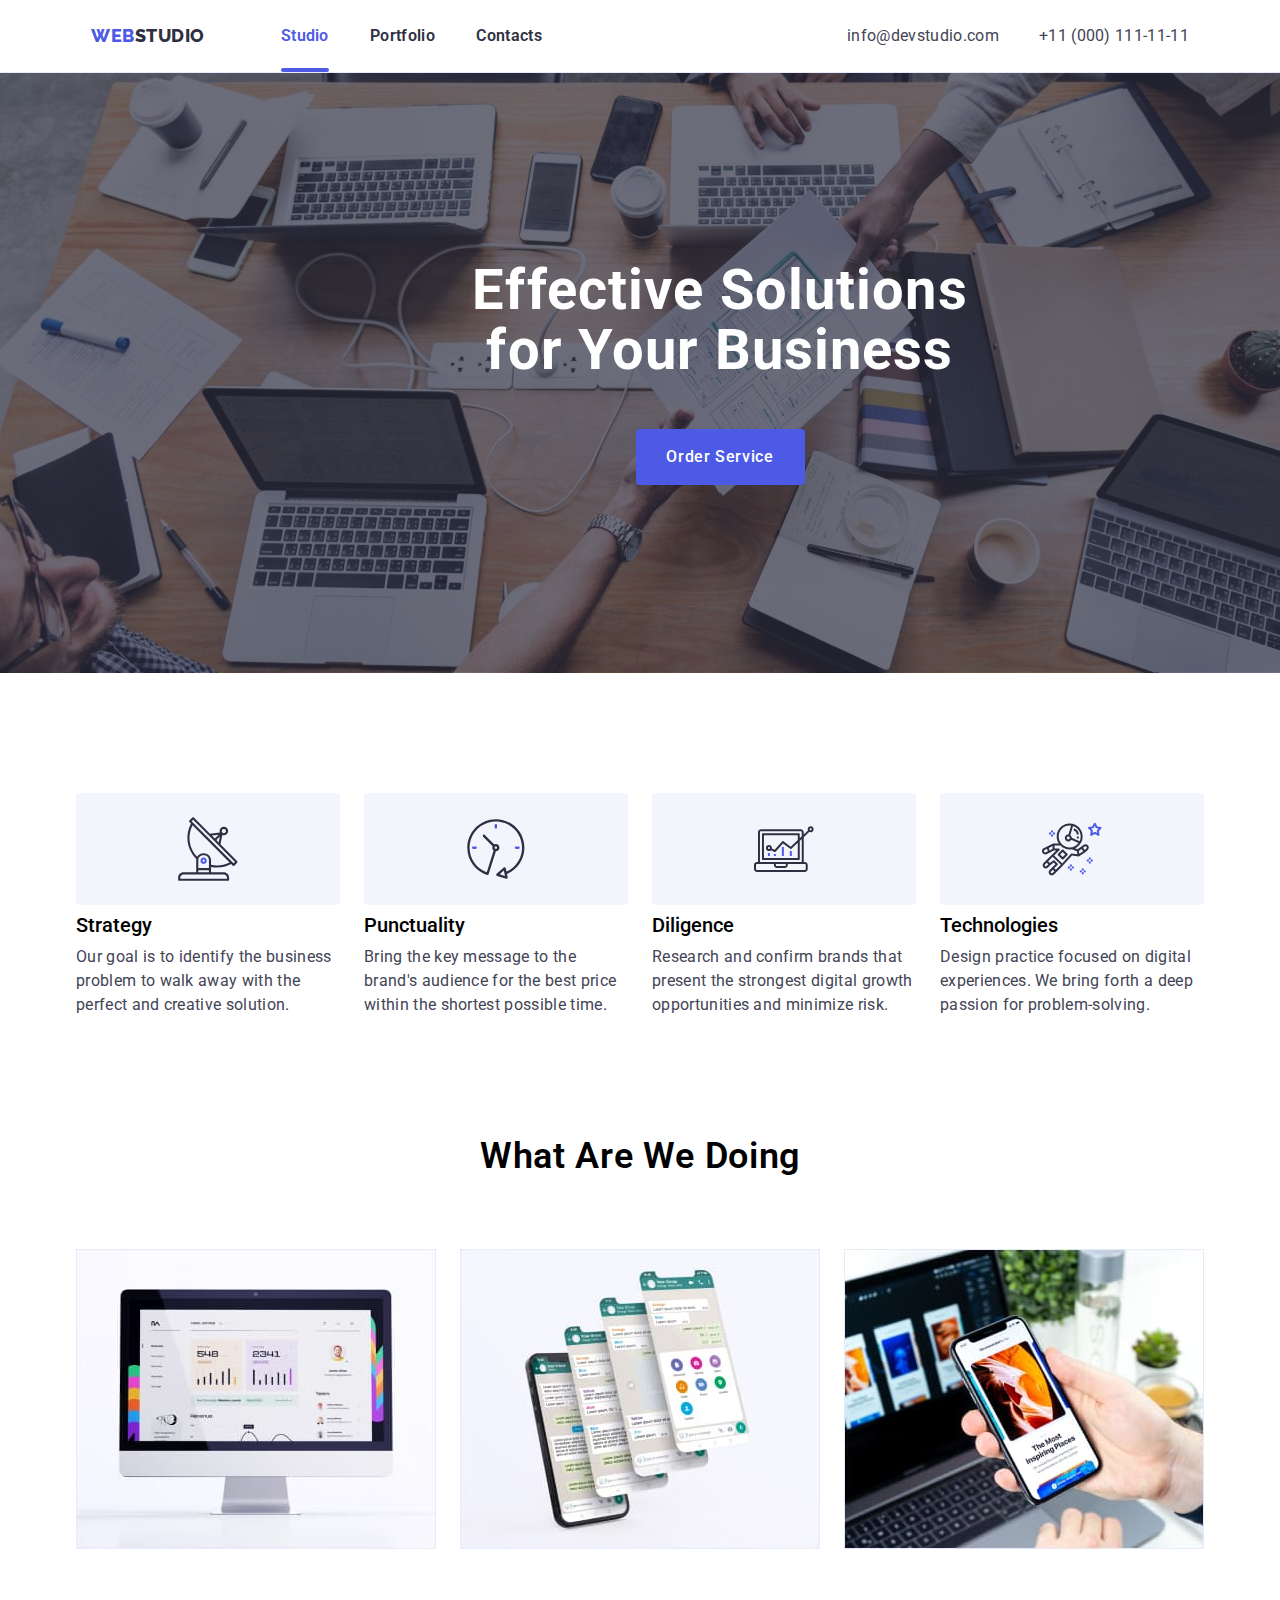
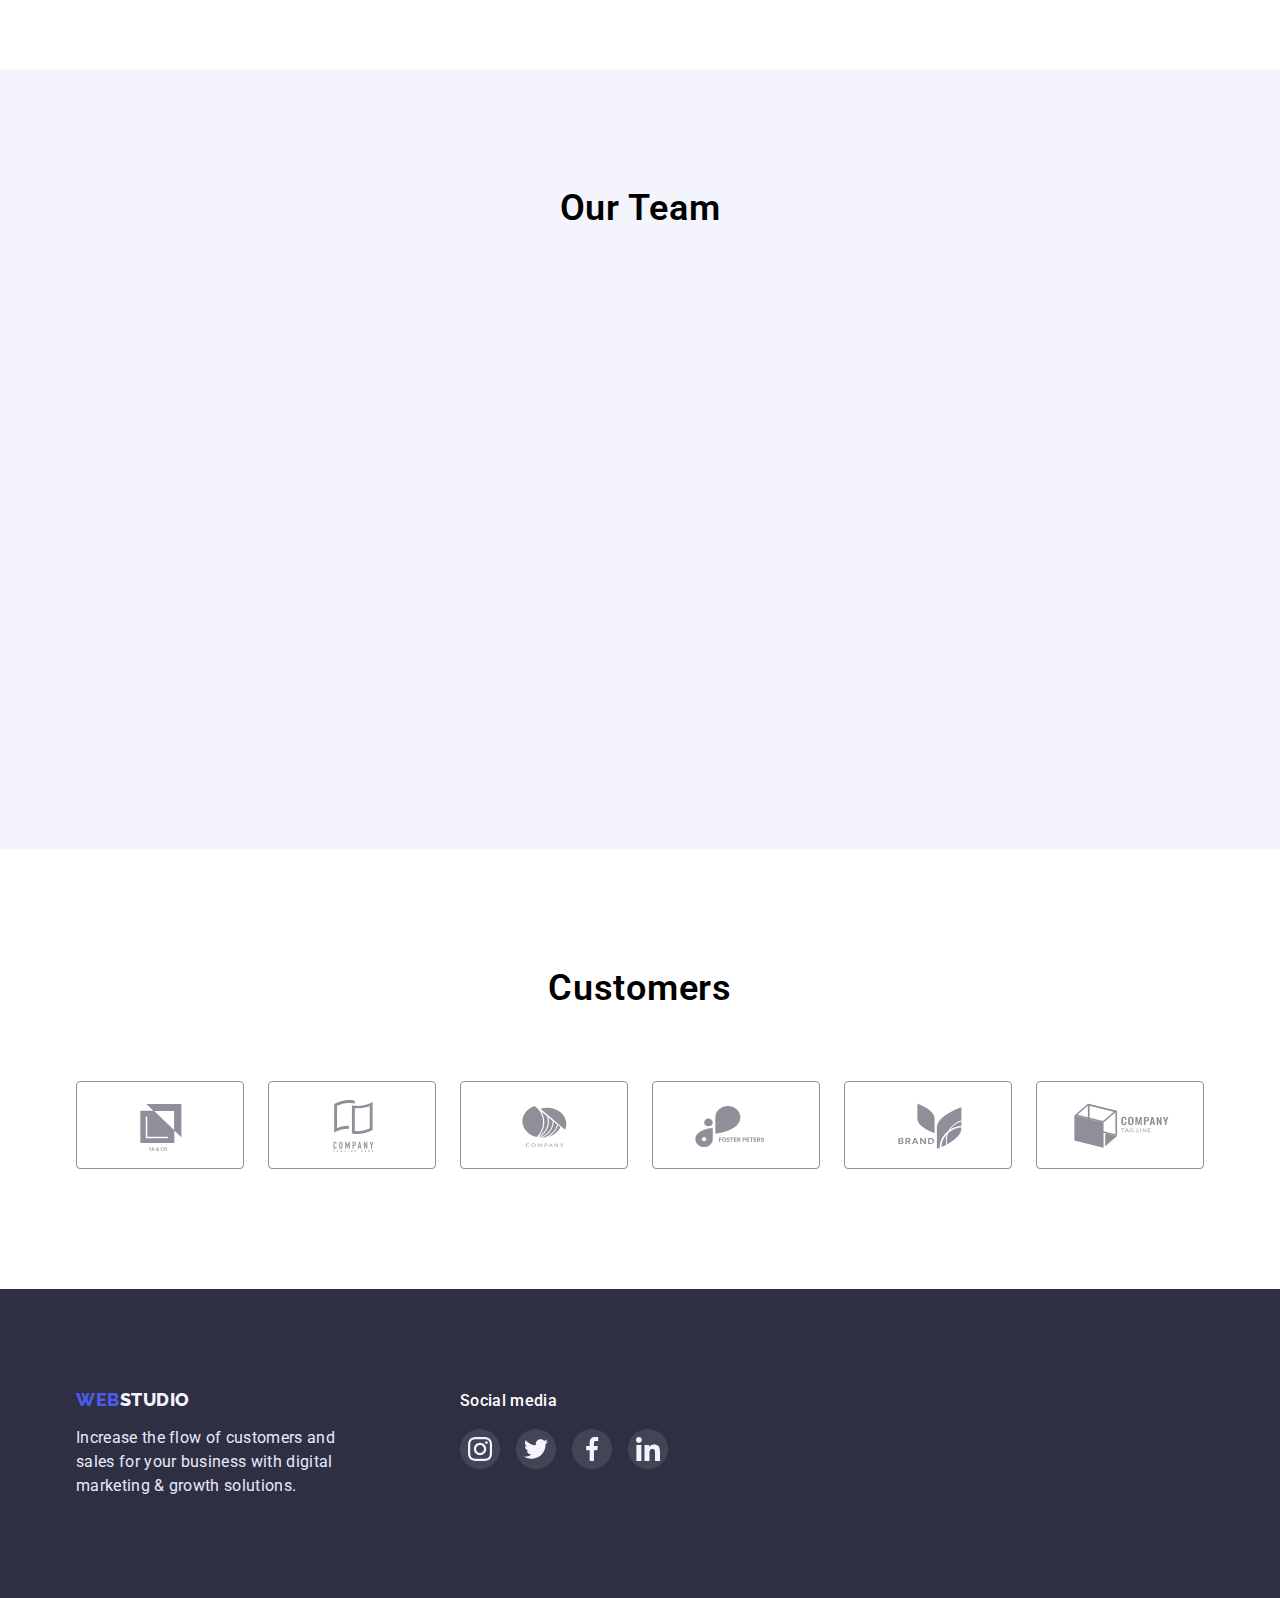
==== commit 4f57c004: "HW-05. П.добавления анимации на вебинаре с Антоном" ====
--- a/index.html
+++ b/index.html
@@ -8,6 +8,7 @@
     <link rel="preconnect" href="https://fonts.gstatic.com" crossorigin>
     <link href="https://fonts.googleapis.com/css2?family=Raleway:wght@800&family=Roboto:wght@400;500;700;900&display=swap" rel="stylesheet">
     <link rel="stylesheet" href="https://github.com/sindresorhus/modern-normalize/blob/main/modern-normalize.css">
+    <link href="https://unpkg.com/aos@2.3.1/dist/aos.css" rel="stylesheet">
     <link rel="stylesheet" href="./css/styles.css">
     
     <title>WEB STUDIO</title>
@@ -44,7 +45,7 @@
         <!-- Заголовок -->
         <section class="section-order-service section">
             <div class="container">
-                <h1 class="order-titel">Effective Solutions <br/> for Your Business</h1>    
+                <h1 data-aos="fade-in" data-aos-duration="3000" class="order-titel">Effective Solutions <br/> for Your Business</h1>    
                 <button type="button" class="button-order" data-modal-open>Order Service</button>
             </div>
         </section>
@@ -156,7 +157,7 @@
             <div class="container">
                 <h2 class="section-titel">Our Team</h2>
                 <ul class="our-team-links">
-                    <li class="our-team-li">
+                    <li data-aos="flip-left" data-aos-duration="2000" data-aos-once="true" class="our-team-li">
                         <!--<a class="our-team-link" href="#">-->
                             <img src="./images/team01.jpg" alt="Our Product Designer" width="264" height="260">
                             <div class="our-team-text">
@@ -195,7 +196,7 @@
                         </div>
                         <!--</a>-->
                     </li>
-                    <li class="our-team-li">
+                    <li data-aos="flip-left" data-aos-duration="2000" data-aos-once="true"  class="our-team-li">
                         <img src="./images/team02.jpg" alt="Our Frontend Developer" width="264" height="260">
                             <div class="our-team-text">
                                 <h3 class="our-team-name">Tom Ford</h3>
@@ -232,7 +233,7 @@
                                 </ul>
                             </div>
                     </li>
-                    <li class="our-team-li">
+                    <li data-aos="flip-left" data-aos-duration="2000" data-aos-once="true"  class="our-team-li">
                             <img src="./images/team03.jpg" alt="Our Marketing" width="264" height="260">
                             <div class="our-team-text">
                                 <h3 class="our-team-name">Camila Garcia</h3>
@@ -269,7 +270,7 @@
                                 </ul>
                             </div>
                     </li>
-                    <li class="our-team-li">
+                    <li data-aos="flip-left" data-aos-duration="2000" data-aos-once="true" class="our-team-li">
                             <img src="./images/team04.jpg" alt="Our UI Designer" width="264" height="260">
                             <div class="our-team-text">
                                 <h3 class="our-team-name">Daniel Wilson</h3>
@@ -424,7 +425,10 @@
     </footer>
 
     <script src="./js/modal.js"></script>
-
+    <script src="https://unpkg.com/aos@2.3.1/dist/aos.js"></script>
+    <script>
+        AOS.init();
+    </script>
 </body>
 
 </html>--- a/css/styles.css
+++ b/css/styles.css
@@ -129,9 +129,8 @@
     color: var(--nav-defauit);
     text-decoration: none;
     text-align: center;
-    justify-content: center;
     padding: 24px 0;
-    transition-property: color, background-color;
+    transition-property: color;
 }
 
                     /*Анимация на все ссылки*/
@@ -155,7 +154,7 @@
     position: relative;
 }
 
-.current::after {
+.header-link.current::after {
     display: block;
     content: "";
     width: 100%;
@@ -165,7 +164,7 @@
     position: absolute;
     left: 0;
     bottom: 0;
-    transition-property: color, background-color;
+    transition-property: color;
 }
 
 .header-link:hover,
@@ -233,6 +232,9 @@
     background-position: center;
     background-repeat: no-repeat;
     background-size: 1440px 600px;
+    background-color: var(--nav-defauit);
+    width: 1440px;
+    margin: 0 auto;
 }
 
 .order-titel {   
@@ -493,11 +495,13 @@
     height: 100%;
     background-color: var(--primary-brand-color);
     border-radius: 50%;
+    transition-property: background-color;
 }
 
 .sozial-link:hover,
 .sozial-link:focus {
     background: var(--button-order-hover);
+    transition-property: background-color;
 }
 .sozial-icon {
     width: 16px;
@@ -650,7 +654,7 @@
     width: 100%;
     height: 100%;
     font-size: 15px;
-    color: var(--light-color));
+    color: var(--light-color);
     background-color: var(--primary-brand-color);
     padding: 40px 32px 40px 32px;
     background-blend-mode: soft-light;
